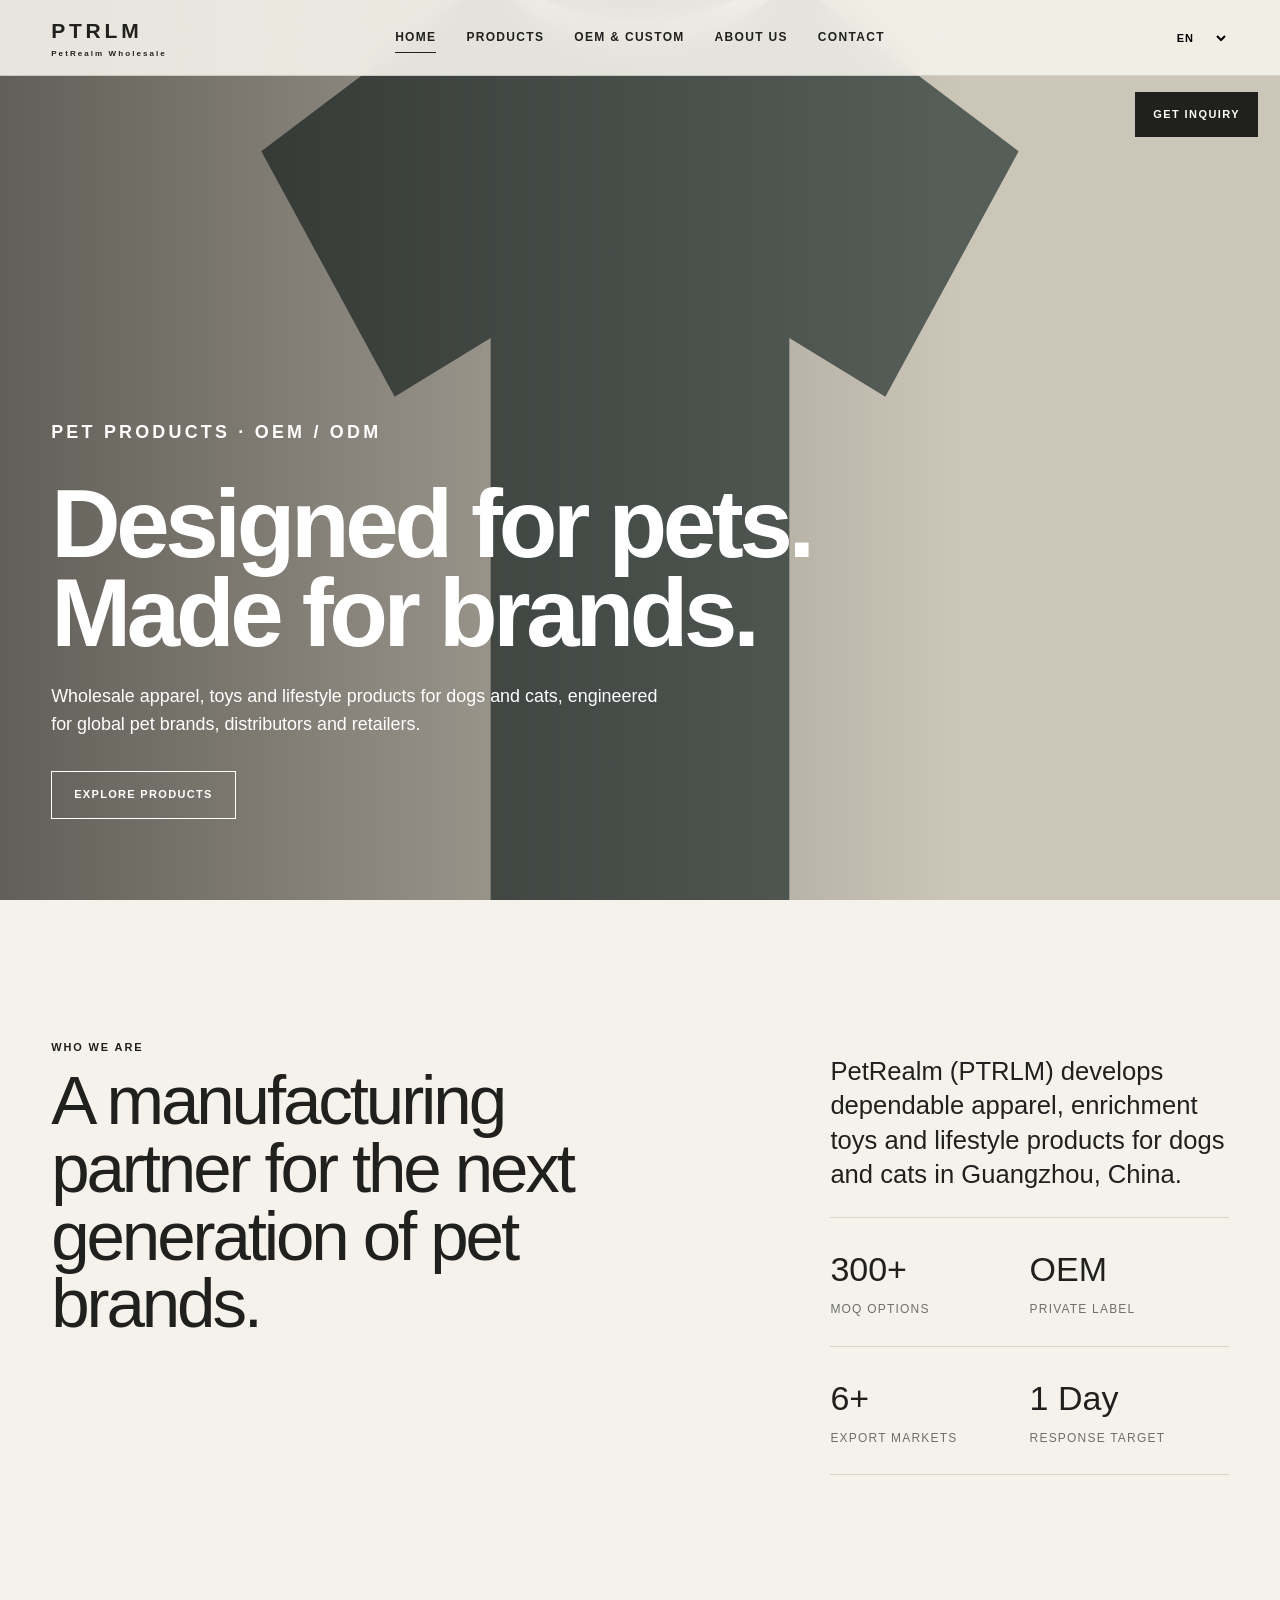
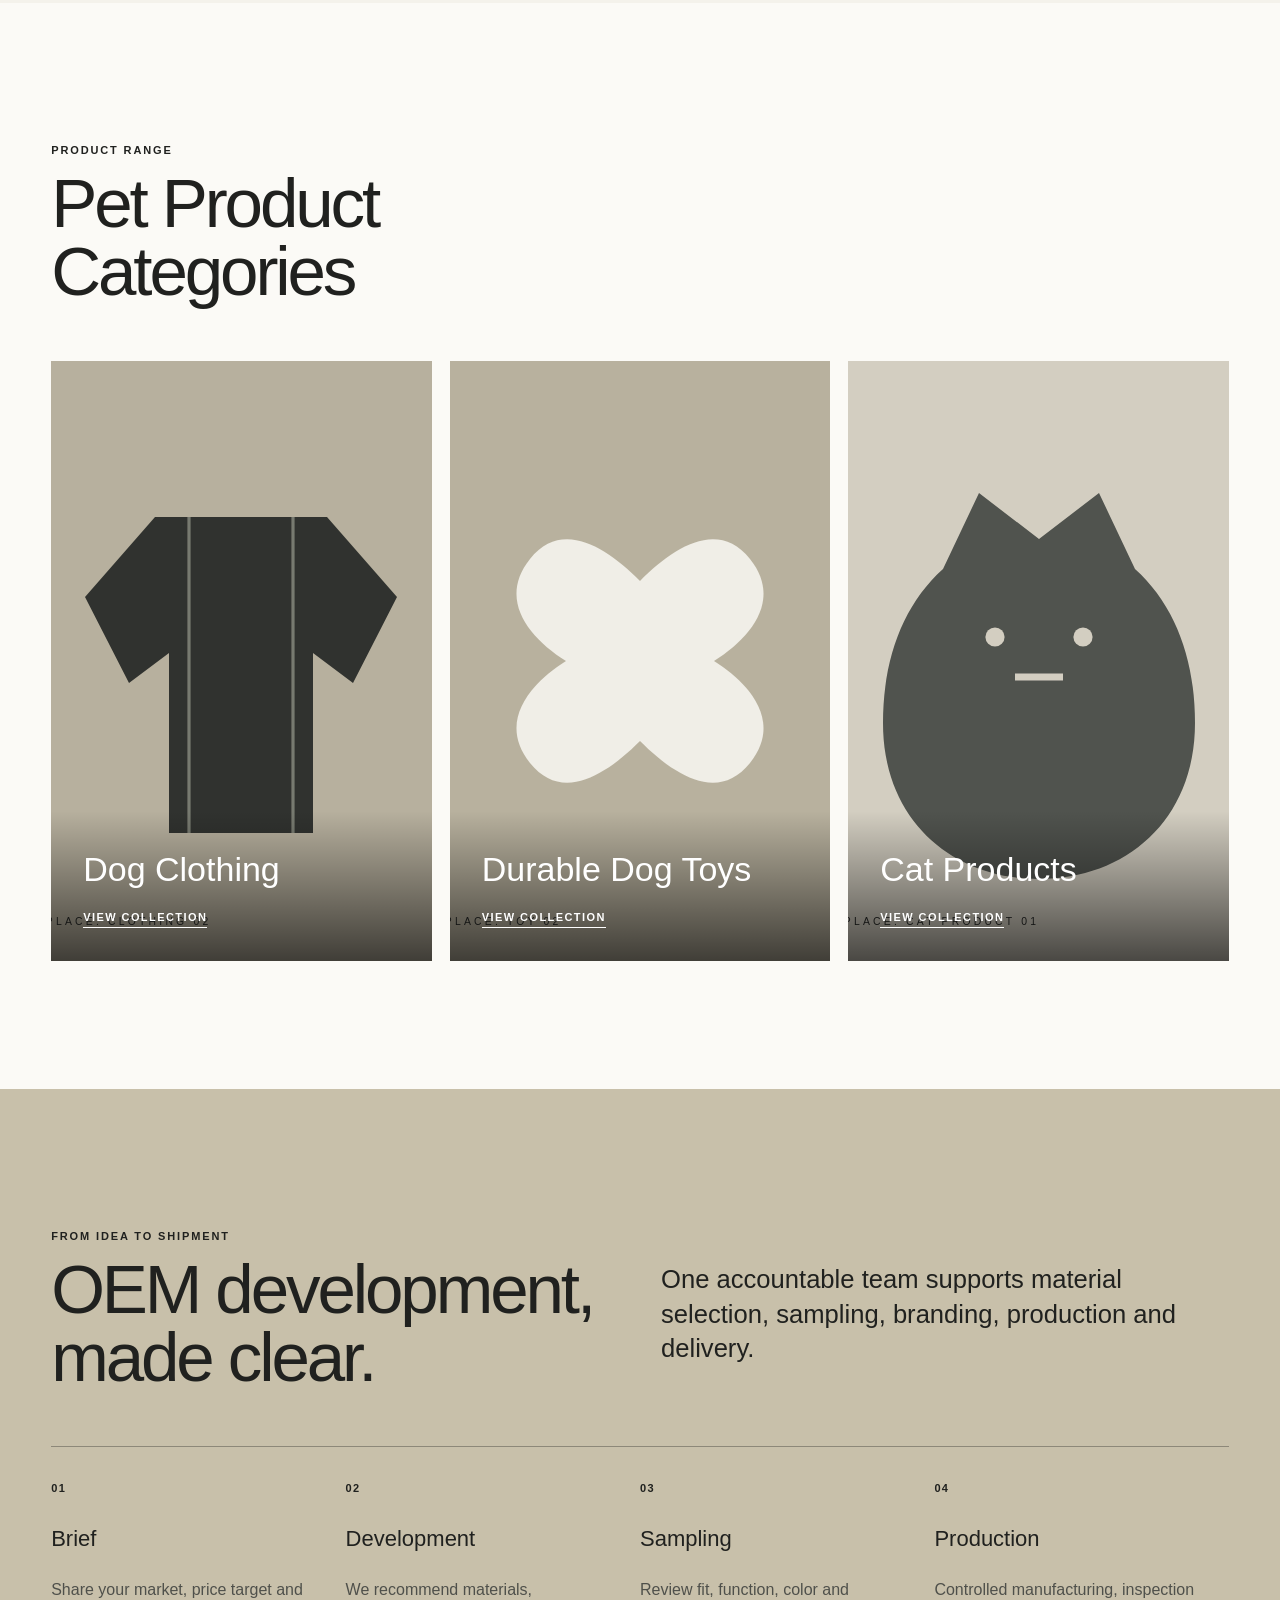
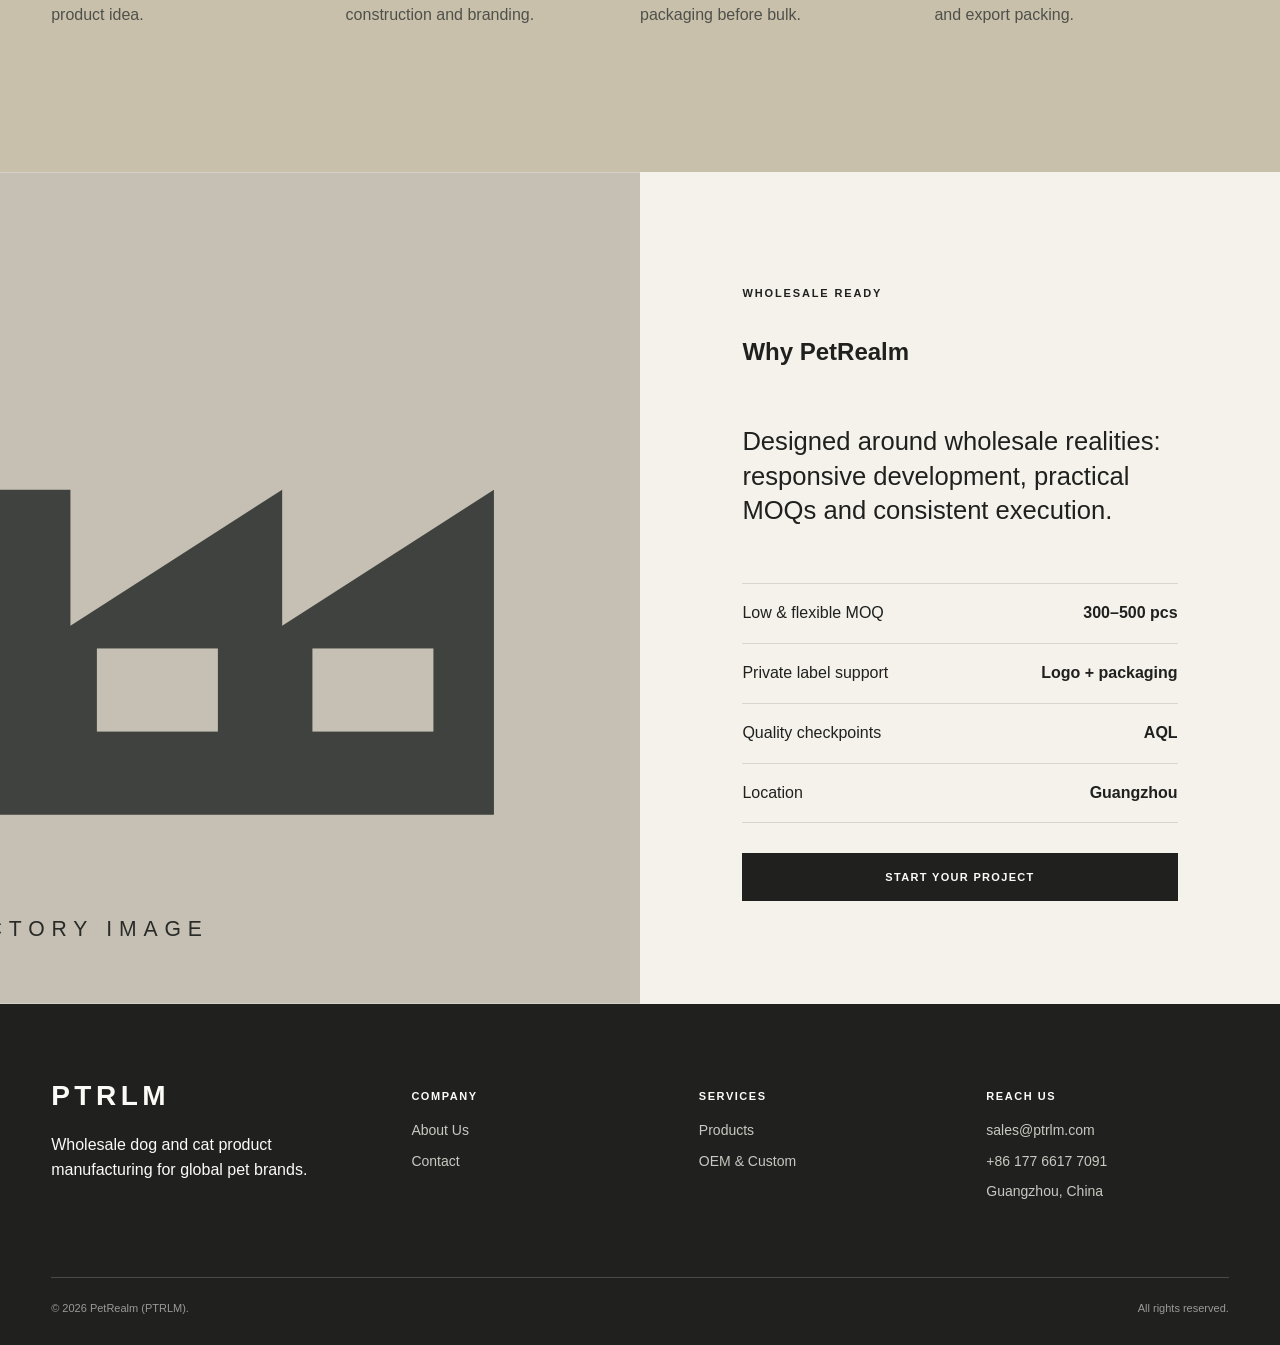
==== index.html @ 2987641f "Initial commit: PetRealm static website" ====
<!doctype html><html lang="en"><head><meta charset="utf-8"><meta name="viewport" content="width=device-width,initial-scale=1"><meta name="description" content="PetRealm wholesale dog and cat products OEM/ODM supplier in Guangzhou, China."><title>PetRealm | Pet Products OEM & ODM</title><link rel="stylesheet" href="css/style.css"></head><body>
<header class="site-header"><div class="container nav-wrap"><a class="brand" href="index.html">PTRLM<small>PetRealm Wholesale</small></a><nav class="nav-links"><a class="active" href="index.html" data-i18n="home">Home</a><a href="products.html" data-i18n="products">Products</a><a href="oem.html" data-i18n="oem">OEM & Custom</a><a href="about.html" data-i18n="about">About Us</a><a href="contact.html" data-i18n="contact">Contact</a></nav><div class="nav-actions"><select class="language" aria-label="Language"><option value="en">EN</option><option value="zh">中文</option><option value="es">ES</option><option value="fr">FR</option><option value="de">DE</option><option value="ja">日本語</option></select><button class="menu-toggle" aria-label="Menu">☰</button></div></div></header>
<a class="inquiry-fixed" href="contact.html" data-i18n="inquiry">Get Inquiry</a>
<main><section class="hero"><video class="hero-media" autoplay muted loop playsinline poster="images/clothing-01.svg"><source src="images/hero-dog-raincoat.mp4" type="video/mp4"></video><div class="hero-content container"><p class="eyebrow" data-i18n="heroK">PET PRODUCTS · OEM / ODM</p><h1 data-i18n="heroT">Designed for pets. Made for brands.</h1><p data-i18n="heroP">Wholesale apparel, toys and lifestyle products for dogs and cats, engineered for global pet brands, distributors and retailers.</p><a class="button light" href="products.html" data-i18n="explore">Explore Products</a></div></section>
<section class="section"><div class="container intro-grid reveal"><div><p class="kicker" data-i18n="introK">WHO WE ARE</p><h2 data-i18n="introT">A manufacturing partner for the next generation of pet brands.</h2></div><div><p class="lead" data-i18n="introP">PetRealm develops dependable dog apparel and enrichment products in Guangzhou, China.</p><div class="stats"><div class="stat"><strong>300+</strong><span data-i18n="statMoq">MOQ options</span></div><div class="stat"><strong>OEM</strong><span data-i18n="statPrivate">Private label</span></div><div class="stat"><strong>6+</strong><span data-i18n="statMarkets">Export markets</span></div><div class="stat"><strong data-i18n="oneDay">1 Day</strong><span data-i18n="statResponse">Response target</span></div></div></div></div></section>
<section class="section white"><div class="container"><div class="section-head reveal"><div><p class="kicker" data-i18n="productRange">PRODUCT RANGE</p><h2 data-i18n="categories">Pet Product Categories</h2></div></div><div class="category-grid"><a class="category-card reveal" href="products.html#clothing"><img src="images/clothing-02.svg" alt="Dog clothing placeholder"><div class="category-copy"><h3 data-i18n="clothing">Dog Clothing</h3><span class="text-link" data-i18n="view">View Collection</span></div></a><a class="category-card reveal" href="products.html#toys"><img src="images/toy-02.svg" alt="Dog toy placeholder"><div class="category-copy"><h3 data-i18n="toys">Durable Dog Toys</h3><span class="text-link" data-i18n="view">View Collection</span></div></a><a class="category-card reveal" href="products.html#cats"><img src="images/cat-01.svg" alt="Cat product placeholder"><div class="category-copy"><h3 data-i18n="catProducts">Cat Products</h3><span class="text-link" data-i18n="view">View Collection</span></div></a></div></div></section>
<section class="section khaki"><div class="container"><div class="section-head reveal"><div><p class="kicker" data-i18n="customK">FROM IDEA TO SHIPMENT</p><h2 data-i18n="customT">OEM development, made clear.</h2></div><p class="lead" data-i18n="customP">One accountable team supports material selection, sampling, branding, production and delivery.</p></div><div class="steps reveal"><article class="step"><span class="step-num">01</span><h3 data-i18n="s1">Brief</h3><p data-i18n="s1p">Share your market, price target and product idea.</p></article><article class="step"><span class="step-num">02</span><h3 data-i18n="s2">Development</h3><p data-i18n="s2p">We recommend materials, construction and branding.</p></article><article class="step"><span class="step-num">03</span><h3 data-i18n="s3">Sampling</h3><p data-i18n="s3p">Review fit, function, color and packaging before bulk.</p></article><article class="step"><span class="step-num">04</span><h3 data-i18n="s4">Production</h3><p data-i18n="s4p">Controlled manufacturing, inspection and export packing.</p></article></div></div></section>
<section class="split white"><div class="split-media reveal"><img src="images/factory.svg" alt="Factory placeholder"></div><div class="split-copy reveal"><p class="kicker" data-i18n="wholesaleReady">WHOLESALE READY</p><h2 data-i18n="why">Why PetRealm</h2><p class="lead" data-i18n="whyP">Designed around wholesale realities.</p><ul class="feature-list"><li><span data-i18n="lowMoq">Low & flexible MOQ</span><b data-i18n="pcs300">300–500 pcs</b></li><li><span data-i18n="privateSupport">Private label support</span><b data-i18n="logoPack">Logo + Pack</b></li><li><span data-i18n="qualityChecks">Quality checkpoints</span><b>AQL</b></li><li><span data-i18n="locationLabel">Location</span><b data-i18n="guangzhou">Guangzhou</b></li></ul><a class="button dark" href="contact.html" data-i18n="cta">Start Your Project</a></div></section></main>
<footer class="site-footer"><div class="container"><div class="footer-grid"><div><div class="footer-brand">PTRLM</div><p data-i18n="footerP">Wholesale dog apparel and durable toy manufacturing for global pet brands.</p></div><div class="footer-col"><h4 data-i18n="company">Company</h4><a href="about.html" data-i18n="about">About Us</a><a href="contact.html" data-i18n="contact">Contact</a></div><div class="footer-col"><h4 data-i18n="services">Services</h4><a href="products.html" data-i18n="products">Products</a><a href="oem.html" data-i18n="oem">OEM & Custom</a></div><div class="footer-col"><h4 data-i18n="reach">Reach Us</h4><a href="mailto:sales@ptrlm.com">sales@ptrlm.com</a><a href="https://wa.me/8617766177091">+86 177 6617 7091</a><p data-i18n="guangzhouChina">Guangzhou, China</p></div></div><div class="copyright"><span>© 2026 PetRealm (PTRLM).</span><span data-i18n="rights">All rights reserved.</span></div></div></footer><script src="js/main.js"></script></body></html>
---- css/style.css ----
:root{--ink:#20211f;--paper:#f4f2eb;--white:#fbfaf6;--khaki:#c8c0aa;--line:#d8d5cc;--muted:#6e706b;--max:1440px;--pad:clamp(22px,4vw,72px)}
*{box-sizing:border-box}html{scroll-behavior:smooth}body{margin:0;background:var(--paper);color:var(--ink);font-family:Arial,"Helvetica Neue",sans-serif;font-size:16px;line-height:1.55}body.menu-open{overflow:hidden}a{color:inherit;text-decoration:none}img,video{display:block;width:100%}button,input,select,textarea{font:inherit}button{color:inherit}.container{width:min(100%,var(--max));margin:auto;padding-inline:var(--pad)}
.site-header{position:fixed;z-index:100;inset:0 0 auto;height:76px;display:flex;align-items:center;background:rgba(244,242,235,.91);border-bottom:1px solid rgba(32,33,31,.14);backdrop-filter:blur(14px)}.nav-wrap{width:100%;display:grid;grid-template-columns:1fr auto 1fr;align-items:center}.brand{font-size:21px;font-weight:800;letter-spacing:.18em}.brand small{display:block;font-size:8px;font-weight:600;letter-spacing:.26em}.nav-links{display:flex;gap:30px;font-size:12px;font-weight:700;letter-spacing:.11em;text-transform:uppercase}.nav-links a{position:relative;padding-block:8px}.nav-links a:after{content:"";position:absolute;left:0;right:100%;bottom:2px;height:1px;background:var(--ink);transition:.3s}.nav-links a:hover:after,.nav-links a.active:after{right:0}.nav-actions{justify-self:end;display:flex;align-items:center;gap:12px}.language{border:0;background:transparent;font-size:11px;font-weight:700;letter-spacing:.08em;text-transform:uppercase}.menu-toggle{display:none;border:0;background:transparent;padding:8px;font-size:20px}.inquiry-fixed{position:fixed;z-index:110;right:22px;top:92px;background:var(--ink);color:var(--white);padding:14px 18px;font-size:11px;font-weight:800;letter-spacing:.13em;text-transform:uppercase;transition:transform .25s,background .25s}.inquiry-fixed:hover{transform:translateY(-2px);background:#45463f}
.hero{position:relative;min-height:100svh;background:#242723;overflow:hidden}.hero-media{position:absolute;inset:0;width:100%;height:100%;object-fit:cover}.hero:after{content:"";position:absolute;inset:0;background:linear-gradient(90deg,rgba(0,0,0,.54),rgba(0,0,0,.04) 75%)}.hero-content{position:relative;z-index:2;min-height:100svh;display:flex;flex-direction:column;justify-content:flex-end;align-items:flex-start;padding:140px var(--pad) 9vh;color:#fff}.eyebrow{margin:0 0 18px;font-size:11px;font-weight:800;letter-spacing:.18em;text-transform:uppercase}.hero h1{max-width:900px;margin:0;font-size:clamp(48px,7.5vw,118px);line-height:.93;letter-spacing:-.045em;font-weight:600}.hero p{max-width:620px;margin:26px 0 32px;font-size:clamp(16px,1.4vw,21px)}.button{display:inline-flex;align-items:center;justify-content:center;min-height:48px;padding:13px 22px;border:1px solid var(--ink);background:transparent;font-size:11px;font-weight:800;letter-spacing:.12em;text-transform:uppercase;cursor:pointer;transition:.25s}.button:hover,.button.dark{background:var(--ink);color:var(--white)}.button.light{border-color:#fff;color:#fff}.button.light:hover{background:#fff;color:var(--ink)}
.section{padding:clamp(78px,10vw,150px) 0}.section.white{background:var(--white)}.section.khaki{background:var(--khaki)}.section-head{display:grid;grid-template-columns:1fr 1fr;gap:42px;align-items:end;margin-bottom:55px}.kicker{font-size:11px;font-weight:800;letter-spacing:.17em;text-transform:uppercase}.section h2,.page-hero h1{margin:0;font-size:clamp(40px,5.4vw,82px);font-weight:500;line-height:.98;letter-spacing:-.045em}.lead{max-width:680px;font-size:clamp(18px,2vw,28px);line-height:1.35}.intro-grid{display:grid;grid-template-columns:1.25fr .75fr;gap:9vw;align-items:start}.stats{display:grid;grid-template-columns:1fr 1fr;border-top:1px solid var(--line)}.stat{padding:25px 0;border-bottom:1px solid var(--line)}.stat strong{display:block;font-size:34px;font-weight:500}.stat span{color:var(--muted);font-size:12px;text-transform:uppercase;letter-spacing:.1em}
.category-grid{display:grid;grid-template-columns:repeat(3,1fr);gap:18px}.category-card{position:relative;min-height:600px;overflow:hidden;background:#ddd}.category-card img{height:100%;object-fit:cover;transition:transform 1s cubic-bezier(.2,.7,.2,1)}.category-card:hover img{transform:scale(1.025)}.category-copy{position:absolute;inset:auto 0 0;padding:32px;color:#fff;background:linear-gradient(transparent,rgba(0,0,0,.65))}.category-copy h3{margin:0 0 8px;font-size:34px;font-weight:500}.text-link{font-size:11px;font-weight:800;letter-spacing:.13em;text-transform:uppercase;border-bottom:1px solid;padding-bottom:4px}
.steps{display:grid;grid-template-columns:repeat(4,1fr);border-top:1px solid rgba(32,33,31,.35)}.step{padding:28px 25px 0 0}.step-num{font-size:11px;font-weight:800;letter-spacing:.12em}.step h3{font-size:22px;font-weight:500}.step p{color:#4f504b}.split{display:grid;grid-template-columns:1fr 1fr}.split-media{min-height:650px}.split-media img{height:100%;object-fit:cover}.split-copy{padding:clamp(50px,8vw,120px);display:flex;flex-direction:column;justify-content:center}.split-copy h2{margin-bottom:28px}.feature-list{list-style:none;padding:0;margin:30px 0;border-top:1px solid var(--line)}.feature-list li{padding:17px 0;border-bottom:1px solid var(--line);display:flex;justify-content:space-between;gap:20px}
.page-hero{padding:170px 0 85px}.page-hero p{max-width:700px;font-size:20px}.filters{display:flex;gap:9px;flex-wrap:wrap;margin-bottom:38px}.filter{border:1px solid var(--line);background:transparent;padding:11px 15px;font-size:11px;text-transform:uppercase;letter-spacing:.1em;cursor:pointer}.filter.active{background:var(--ink);color:white}.product-grid{display:grid;grid-template-columns:repeat(3,1fr);gap:42px 18px}.product-card{display:flex;flex-direction:column}.product-image{aspect-ratio:4/5;background:#e7e5de;overflow:hidden}.product-image img{height:100%;object-fit:cover;transition:transform .6s}.product-card:hover img{transform:scale(1.025)}.product-card h3{margin:19px 0 9px;font-size:20px;font-weight:600}.product-meta{display:grid;grid-template-columns:1fr 1fr;gap:7px;margin-bottom:18px;color:var(--muted);font-size:12px}.product-card .button{margin-top:auto;align-self:flex-start}.service-grid{display:grid;grid-template-columns:repeat(3,1fr);gap:1px;background:var(--line);border:1px solid var(--line)}.service-card{background:var(--white);padding:35px;min-height:270px}.service-card .icon{font-size:28px}.service-card h3{font-size:22px;font-weight:500}.swatches{display:flex;gap:10px;margin-top:24px}.swatch{width:40px;height:40px;border:1px solid rgba(0,0,0,.13)}
.contact-grid{display:grid;grid-template-columns:.7fr 1.3fr;gap:8vw}.contact-list{list-style:none;padding:0;margin:40px 0}.contact-list li{padding:18px 0;border-bottom:1px solid var(--line)}.contact-list small{display:block;color:var(--muted);text-transform:uppercase;letter-spacing:.1em}.form-grid{display:grid;grid-template-columns:1fr 1fr;gap:22px}.field.full{grid-column:1/-1}.field label{display:block;margin-bottom:8px;font-size:11px;font-weight:800;letter-spacing:.1em;text-transform:uppercase}.field input,.field select,.field textarea{width:100%;border:0;border-bottom:1px solid var(--ink);background:transparent;padding:12px 2px;outline:none}.field textarea{min-height:130px;resize:vertical}.field input:focus,.field select:focus,.field textarea:focus{border-bottom-width:2px}.upload{border:1px dashed var(--muted)!important;padding:22px!important}.note{font-size:12px;color:var(--muted)}
.site-footer{background:var(--ink);color:var(--white);padding:70px 0 28px}.footer-grid{display:grid;grid-template-columns:1.3fr repeat(3,1fr);gap:45px}.footer-brand{font-size:28px;font-weight:800;letter-spacing:.16em}.footer-col h4{font-size:11px;letter-spacing:.14em;text-transform:uppercase}.footer-col a,.footer-col p{display:block;color:#c8c8c2;margin:9px 0;font-size:14px}.copyright{display:flex;justify-content:space-between;margin-top:65px;padding-top:22px;border-top:1px solid #4a4b47;color:#999;font-size:11px}.reveal{opacity:0;transform:translateY(24px);transition:opacity .8s,transform .8s}.reveal.visible{opacity:1;transform:none}
html[lang="zh"] body,html[lang="ja"] body{font-family:"Microsoft YaHei","PingFang SC","Noto Sans CJK SC","Yu Gothic",Arial,sans-serif}html[lang="zh"] .hero h1,html[lang="ja"] .hero h1{font-size:clamp(42px,6.2vw,92px);line-height:1.16;letter-spacing:.045em;max-width:980px}html[lang="zh"] h2,html[lang="zh"] h3,html[lang="zh"] p,html[lang="ja"] h2,html[lang="ja"] h3,html[lang="ja"] p{line-height:1.55}html[lang="zh"] .kicker,html[lang="zh"] .eyebrow,html[lang="zh"] .button,html[lang="zh"] .stat span,html[lang="ja"] .kicker,html[lang="ja"] .eyebrow,html[lang="ja"] .button,html[lang="ja"] .stat span{letter-spacing:.12em}html[lang="zh"] .nav-links,html[lang="ja"] .nav-links{letter-spacing:.05em}
@media(max-width:960px){.nav-wrap{grid-template-columns:1fr auto}.nav-links{position:fixed;inset:76px 0 0;background:var(--paper);padding:45px var(--pad);display:flex;flex-direction:column;align-items:flex-start;transform:translateX(100%);transition:.35s;font-size:18px}.menu-open .nav-links{transform:none}.menu-toggle{display:block}.language{max-width:92px}.section-head,.intro-grid,.contact-grid{grid-template-columns:1fr}.product-grid{grid-template-columns:1fr 1fr}.steps{grid-template-columns:1fr 1fr;gap:35px}.service-grid{grid-template-columns:1fr 1fr}.split{grid-template-columns:1fr}.split-media{min-height:500px}.footer-grid{grid-template-columns:1fr 1fr}}
@media(max-width:960px){.category-grid{grid-template-columns:1fr 1fr}}
@media(max-width:620px){.site-header{height:66px}.nav-links{inset:66px 0 0}.brand{font-size:17px}.brand small{display:none}.inquiry-fixed{right:12px;top:auto;bottom:14px}.hero-content{padding-bottom:110px}.category-grid,.product-grid,.service-grid,.form-grid,.footer-grid{grid-template-columns:1fr}.category-card{min-height:500px}.steps{grid-template-columns:1fr}.field.full{grid-column:auto}.page-hero{padding-top:135px}.copyright{display:block}.copyright span{display:block;margin-top:8px}}
@media(prefers-reduced-motion:reduce){html{scroll-behavior:auto}*,*:before,*:after{transition:none!important;animation:none!important}.reveal{opacity:1;transform:none}}
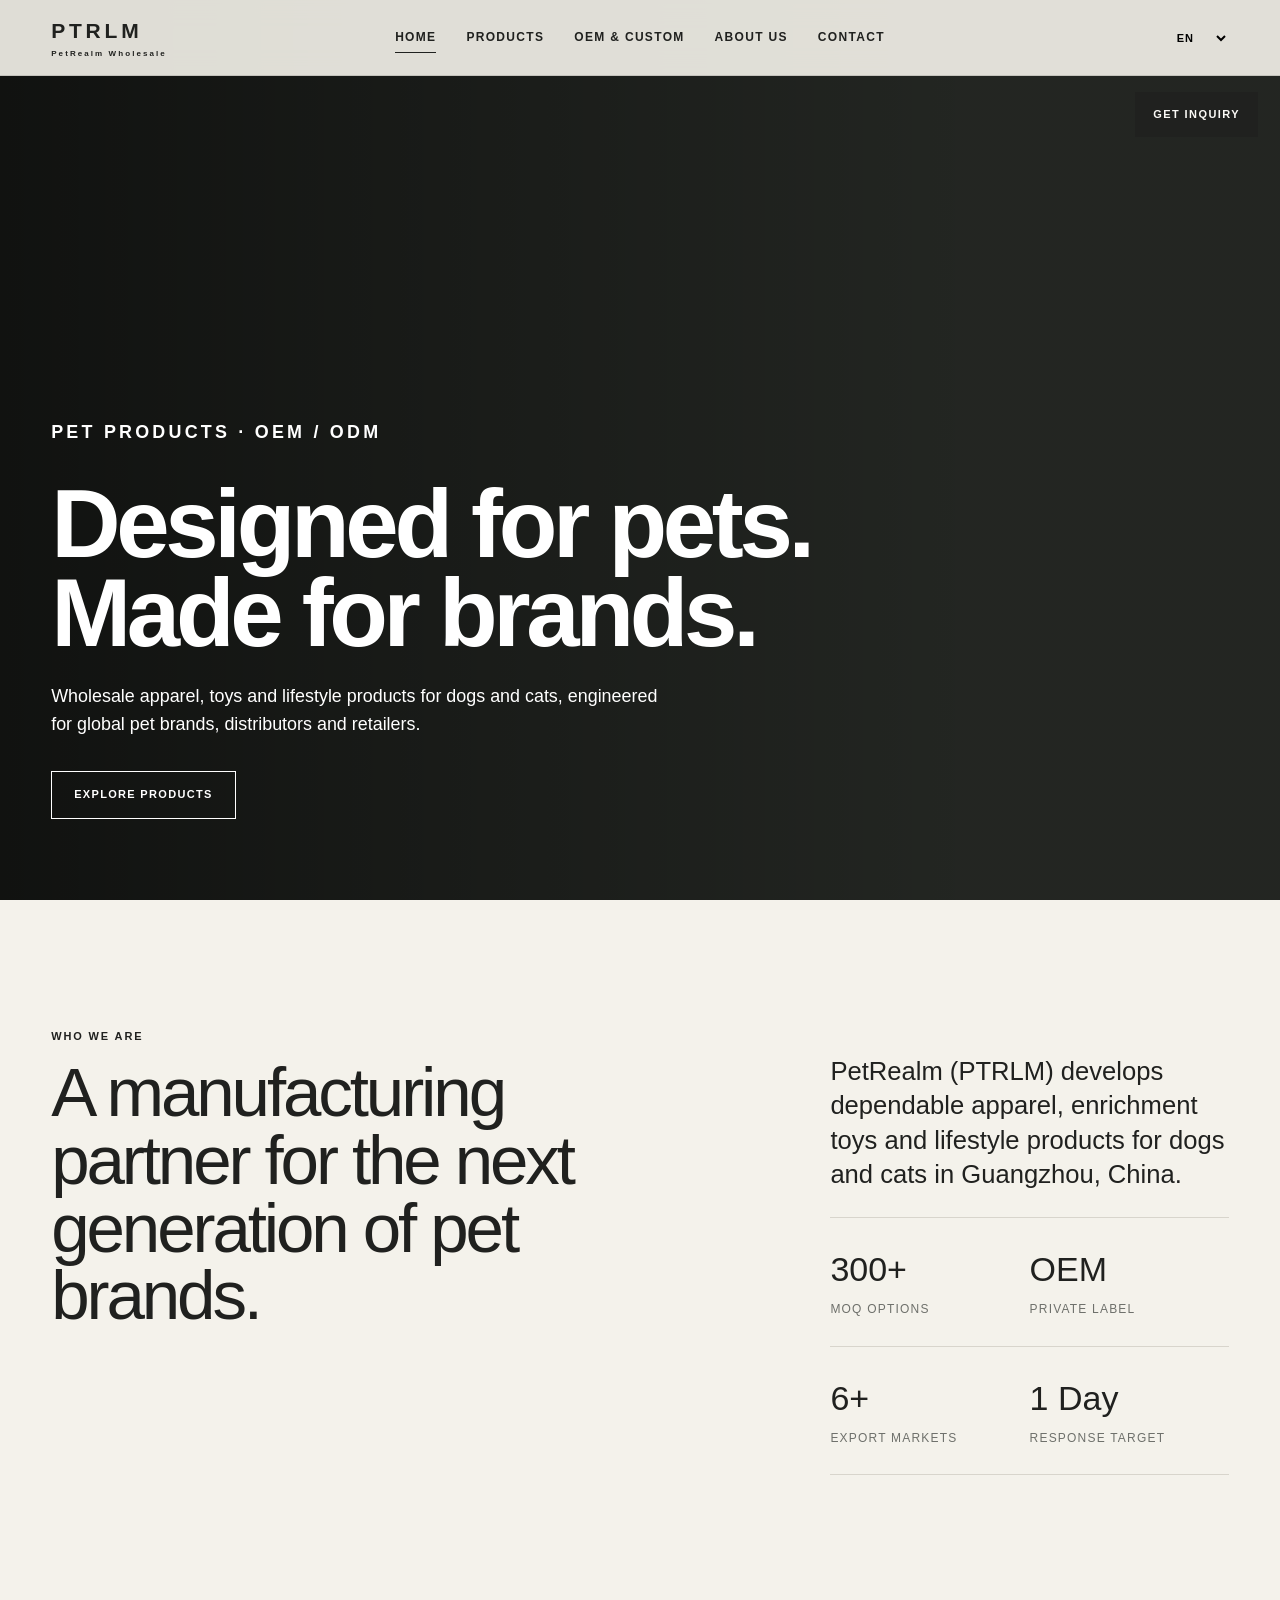
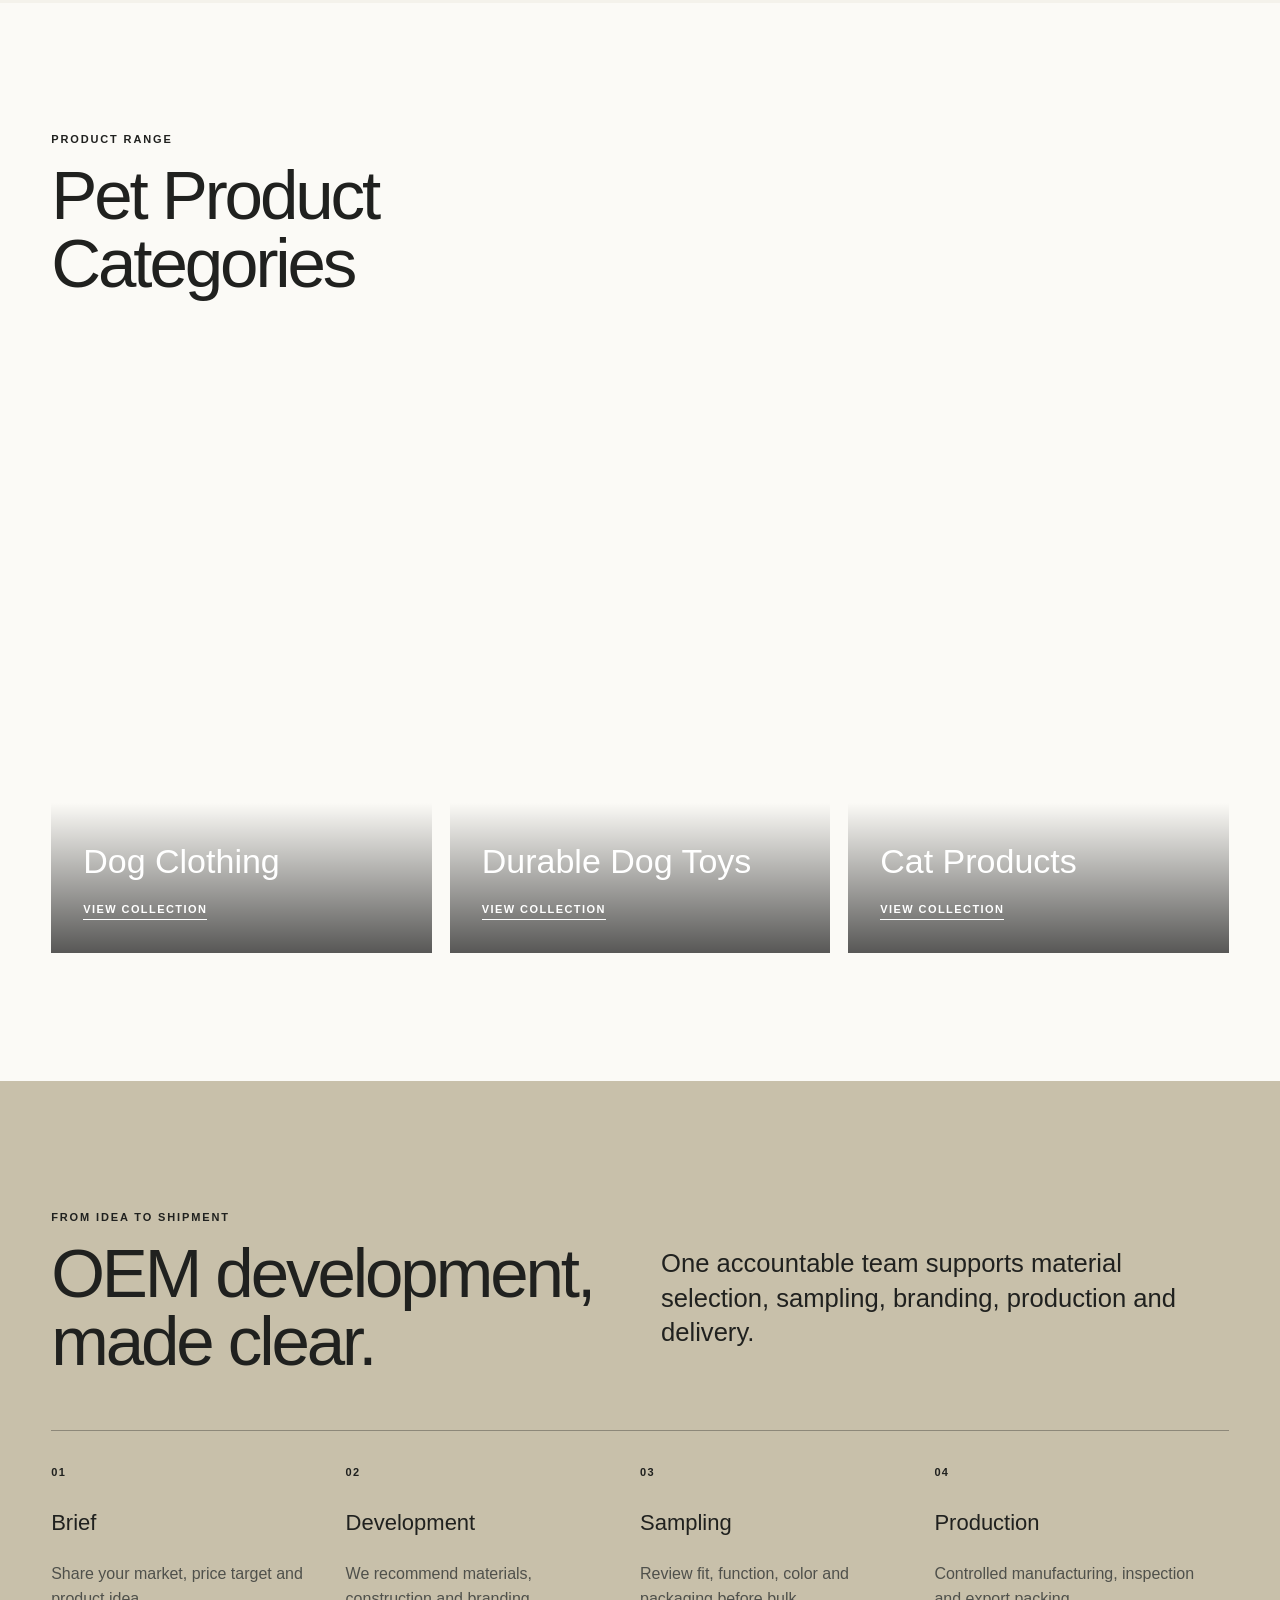
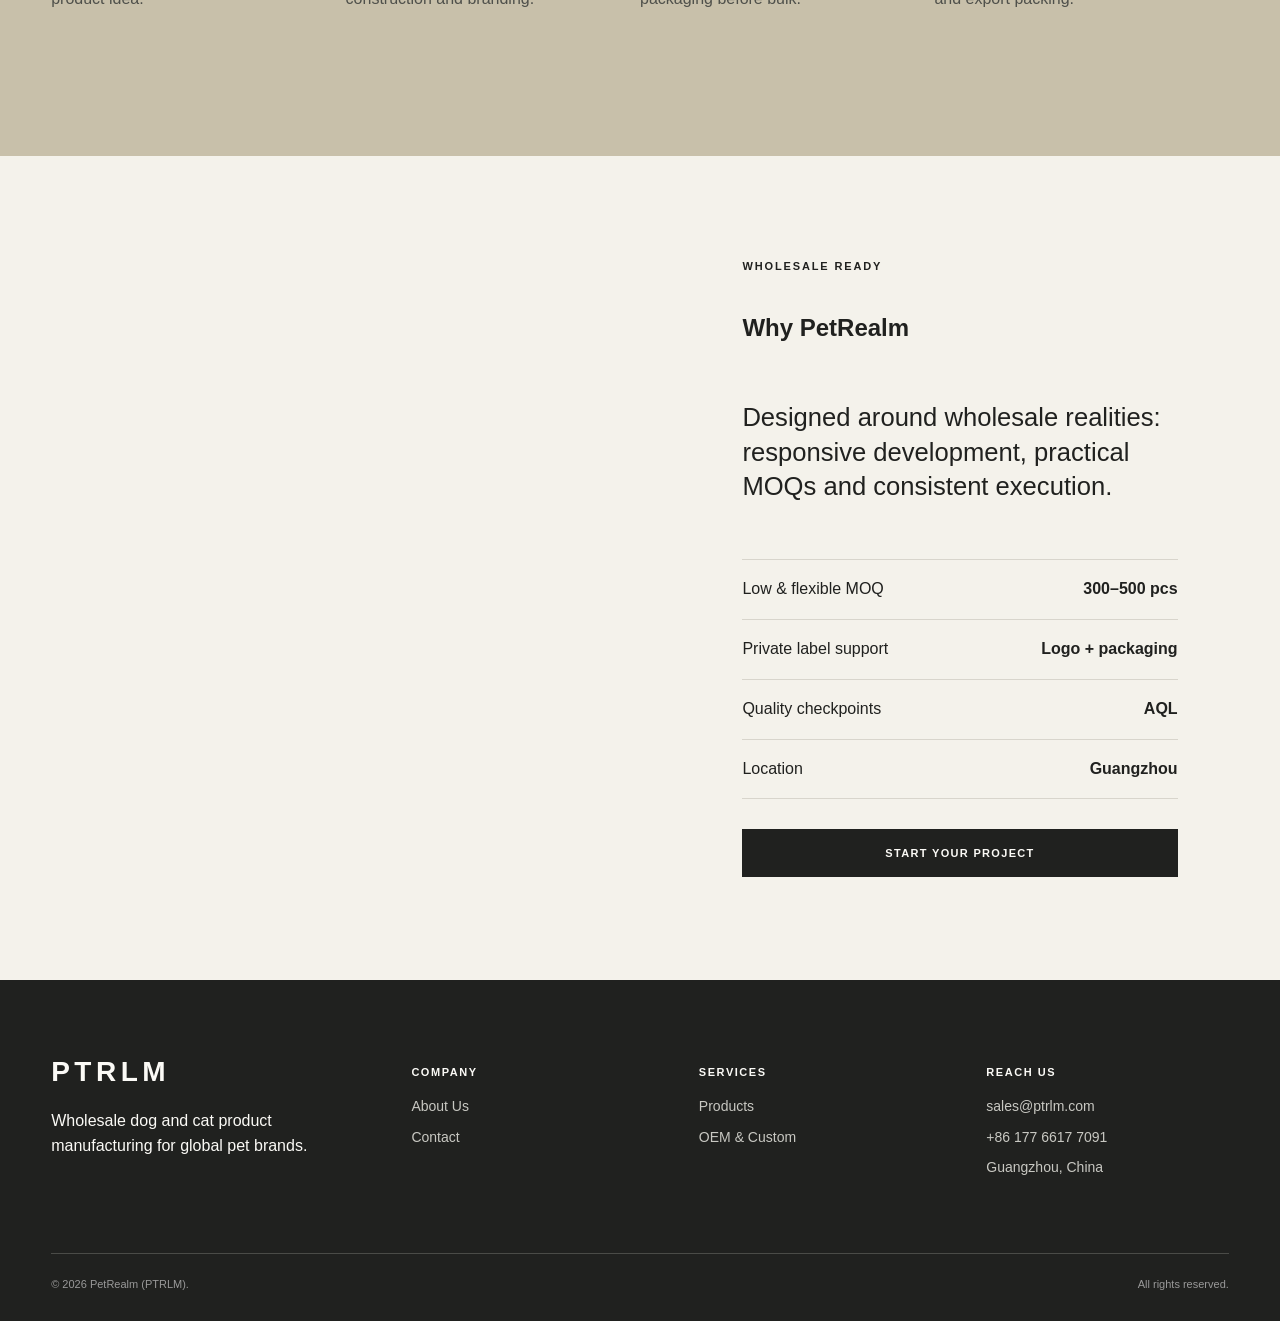
==== commit 842d8c1c: "Optimize first paint: inline critical CSS, async style.css, defer JS, lazy-load hero video with post" ====
--- a/index.html
+++ b/index.html
@@ -1,9 +1,9 @@
-<!doctype html><html lang="en"><head><meta charset="utf-8"><meta name="viewport" content="width=device-width,initial-scale=1"><meta name="description" content="PetRealm wholesale dog and cat products OEM/ODM supplier in Guangzhou, China."><title>PetRealm | Pet Products OEM & ODM</title><link rel="stylesheet" href="css/style.css"></head><body>
+<!doctype html><html lang="en"><head><meta charset="utf-8"><meta name="viewport" content="width=device-width,initial-scale=1"><meta name="description" content="PetRealm wholesale dog and cat products OEM/ODM supplier in Guangzhou, China."><title>PetRealm | Pet Products OEM & ODM</title><style>:root{--ink:#20211f;--paper:#f4f2eb;--white:#fbfaf6;--khaki:#c8c0aa;--line:#d8d5cc;--muted:#6e706b;--max:1440px;--pad:clamp(22px,4vw,72px)}*{box-sizing:border-box}html{scroll-behavior:smooth}body{margin:0;background:var(--paper);color:var(--ink);font-family:Arial,"Helvetica Neue",sans-serif;font-size:16px;line-height:1.55}body.menu-open{overflow:hidden}a{color:inherit;text-decoration:none}img,video{display:block;width:100%}.media-loading{opacity:0!important}.media-loaded{opacity:1;transition:opacity .45s ease}.media-error{display:none!important}button,input,select,textarea{font:inherit}button{color:inherit}.container{width:min(100%,var(--max));margin:auto;padding-inline:var(--pad)}.site-header{position:fixed;z-index:100;inset:0 0 auto;height:76px;display:flex;align-items:center;background:rgba(244,242,235,.91);border-bottom:1px solid rgba(32,33,31,.14);backdrop-filter:blur(14px)}.nav-wrap{width:100%;display:grid;grid-template-columns:1fr auto 1fr;align-items:center}.brand{font-size:21px;font-weight:800;letter-spacing:.18em}.brand small{display:block;font-size:8px;font-weight:600;letter-spacing:.26em}.nav-links{display:flex;gap:30px;font-size:12px;font-weight:700;letter-spacing:.11em;text-transform:uppercase}.nav-links a{position:relative;padding-block:8px}.nav-links a:after{content:"";position:absolute;left:0;right:100%;bottom:2px;height:1px;background:var(--ink);transition:.3s}.nav-links a:hover:after,.nav-links a.active:after{right:0}.nav-actions{justify-self:end;display:flex;align-items:center;gap:12px}.language{border:0;background:transparent;font-size:11px;font-weight:700;letter-spacing:.08em;text-transform:uppercase}.menu-toggle{display:none;border:0;background:transparent;padding:8px;font-size:20px}.inquiry-fixed{position:fixed;z-index:110;right:22px;top:92px;background:var(--ink);color:var(--white);padding:14px 18px;font-size:11px;font-weight:800;letter-spacing:.13em;text-transform:uppercase;transition:transform .25s,background .25s}.inquiry-fixed:hover{transform:translateY(-2px);background:#45463f}.hero{position:relative;min-height:100svh;background:#242723;overflow:hidden}.hero-media{position:absolute;inset:0;width:100%;height:100%;object-fit:cover}.hero:after{content:"";position:absolute;inset:0;background:linear-gradient(90deg,rgba(0,0,0,.54),rgba(0,0,0,.04) 75%)}.hero-content{position:relative;z-index:2;min-height:100svh;display:flex;flex-direction:column;justify-content:flex-end;align-items:flex-start;padding:140px var(--pad) 9vh;color:#fff}.eyebrow{margin:0 0 18px;font-size:11px;font-weight:800;letter-spacing:.18em;text-transform:uppercase}.hero h1{max-width:900px;margin:0;font-size:clamp(48px,7.5vw,118px);line-height:.93;letter-spacing:-.045em;font-weight:600}.hero p{max-width:620px;margin:26px 0 32px;font-size:clamp(16px,1.4vw,21px)}.button{display:inline-flex;align-items:center;justify-content:center;min-height:48px;padding:13px 22px;border:1px solid var(--ink);background:transparent;font-size:11px;font-weight:800;letter-spacing:.12em;text-transform:uppercase;cursor:pointer;transition:.25s}.button:hover,.button.dark{background:var(--ink);color:var(--white)}.button.light{border-color:#fff;color:#fff}.button.light:hover{background:#fff;color:var(--ink)}.page-hero{padding:170px 0 85px}.page-hero p{max-width:700px;font-size:20px}.kicker{margin:0 0 14px;font-size:11px;font-weight:800;letter-spacing:.17em;text-transform:uppercase}.section h2,.page-hero h1{margin:0;font-size:clamp(40px,5.4vw,82px);font-weight:500;line-height:.98;letter-spacing:-.045em}main .reveal{opacity:1;transform:none}@media(max-width:960px){.nav-wrap{grid-template-columns:1fr auto}.nav-links{position:fixed;inset:76px 0 0;background:var(--paper);padding:45px var(--pad);display:flex;flex-direction:column;align-items:flex-start;transform:translateX(100%);transition:.35s;font-size:18px}.menu-open .nav-links{transform:none}.menu-toggle{display:block}.language{max-width:92px}}@media(max-width:620px){.site-header{height:66px}.nav-links{inset:66px 0 0}.brand{font-size:17px}.brand small{display:none}.inquiry-fixed{right:12px;top:auto;bottom:14px}.hero-content{padding-bottom:110px}}</style><link rel="preload" href="css/style.css" as="style" onload="this.onload=null;this.rel='stylesheet'"><noscript><link rel="stylesheet" href="css/style.css"></noscript></head><body>
 <header class="site-header"><div class="container nav-wrap"><a class="brand" href="index.html">PTRLM<small>PetRealm Wholesale</small></a><nav class="nav-links"><a class="active" href="index.html" data-i18n="home">Home</a><a href="products.html" data-i18n="products">Products</a><a href="oem.html" data-i18n="oem">OEM & Custom</a><a href="about.html" data-i18n="about">About Us</a><a href="contact.html" data-i18n="contact">Contact</a></nav><div class="nav-actions"><select class="language" aria-label="Language"><option value="en">EN</option><option value="zh">中文</option><option value="es">ES</option><option value="fr">FR</option><option value="de">DE</option><option value="ja">日本語</option></select><button class="menu-toggle" aria-label="Menu">☰</button></div></div></header>
 <a class="inquiry-fixed" href="contact.html" data-i18n="inquiry">Get Inquiry</a>
-<main><section class="hero"><video class="hero-media" autoplay muted loop playsinline poster="images/clothing-01.svg"><source src="images/hero-dog-raincoat.mp4" type="video/mp4"></video><div class="hero-content container"><p class="eyebrow" data-i18n="heroK">PET PRODUCTS · OEM / ODM</p><h1 data-i18n="heroT">Designed for pets. Made for brands.</h1><p data-i18n="heroP">Wholesale apparel, toys and lifestyle products for dogs and cats, engineered for global pet brands, distributors and retailers.</p><a class="button light" href="products.html" data-i18n="explore">Explore Products</a></div></section>
+<main><section class="hero"><video class="hero-media" muted loop playsinline preload="none" poster="images/hero-poster.jpg" data-src="images/hero-dog-raincoat.mp4"></video><div class="hero-content container"><p class="eyebrow" data-i18n="heroK">PET PRODUCTS · OEM / ODM</p><h1 data-i18n="heroT">Designed for pets. Made for brands.</h1><p data-i18n="heroP">Wholesale apparel, toys and lifestyle products for dogs and cats, engineered for global pet brands, distributors and retailers.</p><a class="button light" href="products.html" data-i18n="explore">Explore Products</a></div></section>
 <section class="section"><div class="container intro-grid reveal"><div><p class="kicker" data-i18n="introK">WHO WE ARE</p><h2 data-i18n="introT">A manufacturing partner for the next generation of pet brands.</h2></div><div><p class="lead" data-i18n="introP">PetRealm develops dependable dog apparel and enrichment products in Guangzhou, China.</p><div class="stats"><div class="stat"><strong>300+</strong><span data-i18n="statMoq">MOQ options</span></div><div class="stat"><strong>OEM</strong><span data-i18n="statPrivate">Private label</span></div><div class="stat"><strong>6+</strong><span data-i18n="statMarkets">Export markets</span></div><div class="stat"><strong data-i18n="oneDay">1 Day</strong><span data-i18n="statResponse">Response target</span></div></div></div></div></section>
 <section class="section white"><div class="container"><div class="section-head reveal"><div><p class="kicker" data-i18n="productRange">PRODUCT RANGE</p><h2 data-i18n="categories">Pet Product Categories</h2></div></div><div class="category-grid"><a class="category-card reveal" href="products.html#clothing"><img src="images/clothing-02.svg" alt="Dog clothing placeholder"><div class="category-copy"><h3 data-i18n="clothing">Dog Clothing</h3><span class="text-link" data-i18n="view">View Collection</span></div></a><a class="category-card reveal" href="products.html#toys"><img src="images/toy-02.svg" alt="Dog toy placeholder"><div class="category-copy"><h3 data-i18n="toys">Durable Dog Toys</h3><span class="text-link" data-i18n="view">View Collection</span></div></a><a class="category-card reveal" href="products.html#cats"><img src="images/cat-01.svg" alt="Cat product placeholder"><div class="category-copy"><h3 data-i18n="catProducts">Cat Products</h3><span class="text-link" data-i18n="view">View Collection</span></div></a></div></div></section>
 <section class="section khaki"><div class="container"><div class="section-head reveal"><div><p class="kicker" data-i18n="customK">FROM IDEA TO SHIPMENT</p><h2 data-i18n="customT">OEM development, made clear.</h2></div><p class="lead" data-i18n="customP">One accountable team supports material selection, sampling, branding, production and delivery.</p></div><div class="steps reveal"><article class="step"><span class="step-num">01</span><h3 data-i18n="s1">Brief</h3><p data-i18n="s1p">Share your market, price target and product idea.</p></article><article class="step"><span class="step-num">02</span><h3 data-i18n="s2">Development</h3><p data-i18n="s2p">We recommend materials, construction and branding.</p></article><article class="step"><span class="step-num">03</span><h3 data-i18n="s3">Sampling</h3><p data-i18n="s3p">Review fit, function, color and packaging before bulk.</p></article><article class="step"><span class="step-num">04</span><h3 data-i18n="s4">Production</h3><p data-i18n="s4p">Controlled manufacturing, inspection and export packing.</p></article></div></div></section>
 <section class="split white"><div class="split-media reveal"><img src="images/factory.svg" alt="Factory placeholder"></div><div class="split-copy reveal"><p class="kicker" data-i18n="wholesaleReady">WHOLESALE READY</p><h2 data-i18n="why">Why PetRealm</h2><p class="lead" data-i18n="whyP">Designed around wholesale realities.</p><ul class="feature-list"><li><span data-i18n="lowMoq">Low & flexible MOQ</span><b data-i18n="pcs300">300–500 pcs</b></li><li><span data-i18n="privateSupport">Private label support</span><b data-i18n="logoPack">Logo + Pack</b></li><li><span data-i18n="qualityChecks">Quality checkpoints</span><b>AQL</b></li><li><span data-i18n="locationLabel">Location</span><b data-i18n="guangzhou">Guangzhou</b></li></ul><a class="button dark" href="contact.html" data-i18n="cta">Start Your Project</a></div></section></main>
-<footer class="site-footer"><div class="container"><div class="footer-grid"><div><div class="footer-brand">PTRLM</div><p data-i18n="footerP">Wholesale dog apparel and durable toy manufacturing for global pet brands.</p></div><div class="footer-col"><h4 data-i18n="company">Company</h4><a href="about.html" data-i18n="about">About Us</a><a href="contact.html" data-i18n="contact">Contact</a></div><div class="footer-col"><h4 data-i18n="services">Services</h4><a href="products.html" data-i18n="products">Products</a><a href="oem.html" data-i18n="oem">OEM & Custom</a></div><div class="footer-col"><h4 data-i18n="reach">Reach Us</h4><a href="mailto:sales@ptrlm.com">sales@ptrlm.com</a><a href="https://wa.me/8617766177091">+86 177 6617 7091</a><p data-i18n="guangzhouChina">Guangzhou, China</p></div></div><div class="copyright"><span>© 2026 PetRealm (PTRLM).</span><span data-i18n="rights">All rights reserved.</span></div></div></footer><script src="js/main.js"></script></body></html>
+<footer class="site-footer"><div class="container"><div class="footer-grid"><div><div class="footer-brand">PTRLM</div><p data-i18n="footerP">Wholesale dog apparel and durable toy manufacturing for global pet brands.</p></div><div class="footer-col"><h4 data-i18n="company">Company</h4><a href="about.html" data-i18n="about">About Us</a><a href="contact.html" data-i18n="contact">Contact</a></div><div class="footer-col"><h4 data-i18n="services">Services</h4><a href="products.html" data-i18n="products">Products</a><a href="oem.html" data-i18n="oem">OEM & Custom</a></div><div class="footer-col"><h4 data-i18n="reach">Reach Us</h4><a href="mailto:sales@ptrlm.com">sales@ptrlm.com</a><a href="https://wa.me/8617766177091">+86 177 6617 7091</a><p data-i18n="guangzhouChina">Guangzhou, China</p></div></div><div class="copyright"><span>© 2026 PetRealm (PTRLM).</span><span data-i18n="rights">All rights reserved.</span></div></div></footer><script>(function(){var v=document.querySelector('video[data-src]');if(!v)return;function load(){if(v.dataset.src&&!v.querySelector('source')){var s=document.createElement('source');s.src=v.dataset.src;s.type='video/mp4';v.appendChild(s);v.load();v.play().catch(function(){});}}if('IntersectionObserver' in window){new IntersectionObserver(function(entries,obs){entries.forEach(function(e){if(e.isIntersecting){load();obs.unobserve(v);}});},{rootMargin:'0px 0px 200px 0px',threshold:0}).observe(v);}else{load();}})();</script><script src="js/main.js" defer></script></body></html>
--- a/css/style.css
+++ b/css/style.css
@@ -1,5 +1,5 @@
 :root{--ink:#20211f;--paper:#f4f2eb;--white:#fbfaf6;--khaki:#c8c0aa;--line:#d8d5cc;--muted:#6e706b;--max:1440px;--pad:clamp(22px,4vw,72px)}
-*{box-sizing:border-box}html{scroll-behavior:smooth}body{margin:0;background:var(--paper);color:var(--ink);font-family:Arial,"Helvetica Neue",sans-serif;font-size:16px;line-height:1.55}body.menu-open{overflow:hidden}a{color:inherit;text-decoration:none}img,video{display:block;width:100%}button,input,select,textarea{font:inherit}button{color:inherit}.container{width:min(100%,var(--max));margin:auto;padding-inline:var(--pad)}
+*{box-sizing:border-box}html{scroll-behavior:smooth}body{margin:0;background:var(--paper);color:var(--ink);font-family:Arial,"Helvetica Neue",sans-serif;font-size:16px;line-height:1.55}body.menu-open{overflow:hidden}a{color:inherit;text-decoration:none}img,video{display:block;width:100%}.media-loading{opacity:0!important}.media-loaded{opacity:1;transition:opacity .45s ease}.media-error{display:none!important}button,input,select,textarea{font:inherit}button{color:inherit}.container{width:min(100%,var(--max));margin:auto;padding-inline:var(--pad)}
 .site-header{position:fixed;z-index:100;inset:0 0 auto;height:76px;display:flex;align-items:center;background:rgba(244,242,235,.91);border-bottom:1px solid rgba(32,33,31,.14);backdrop-filter:blur(14px)}.nav-wrap{width:100%;display:grid;grid-template-columns:1fr auto 1fr;align-items:center}.brand{font-size:21px;font-weight:800;letter-spacing:.18em}.brand small{display:block;font-size:8px;font-weight:600;letter-spacing:.26em}.nav-links{display:flex;gap:30px;font-size:12px;font-weight:700;letter-spacing:.11em;text-transform:uppercase}.nav-links a{position:relative;padding-block:8px}.nav-links a:after{content:"";position:absolute;left:0;right:100%;bottom:2px;height:1px;background:var(--ink);transition:.3s}.nav-links a:hover:after,.nav-links a.active:after{right:0}.nav-actions{justify-self:end;display:flex;align-items:center;gap:12px}.language{border:0;background:transparent;font-size:11px;font-weight:700;letter-spacing:.08em;text-transform:uppercase}.menu-toggle{display:none;border:0;background:transparent;padding:8px;font-size:20px}.inquiry-fixed{position:fixed;z-index:110;right:22px;top:92px;background:var(--ink);color:var(--white);padding:14px 18px;font-size:11px;font-weight:800;letter-spacing:.13em;text-transform:uppercase;transition:transform .25s,background .25s}.inquiry-fixed:hover{transform:translateY(-2px);background:#45463f}
 .hero{position:relative;min-height:100svh;background:#242723;overflow:hidden}.hero-media{position:absolute;inset:0;width:100%;height:100%;object-fit:cover}.hero:after{content:"";position:absolute;inset:0;background:linear-gradient(90deg,rgba(0,0,0,.54),rgba(0,0,0,.04) 75%)}.hero-content{position:relative;z-index:2;min-height:100svh;display:flex;flex-direction:column;justify-content:flex-end;align-items:flex-start;padding:140px var(--pad) 9vh;color:#fff}.eyebrow{margin:0 0 18px;font-size:11px;font-weight:800;letter-spacing:.18em;text-transform:uppercase}.hero h1{max-width:900px;margin:0;font-size:clamp(48px,7.5vw,118px);line-height:.93;letter-spacing:-.045em;font-weight:600}.hero p{max-width:620px;margin:26px 0 32px;font-size:clamp(16px,1.4vw,21px)}.button{display:inline-flex;align-items:center;justify-content:center;min-height:48px;padding:13px 22px;border:1px solid var(--ink);background:transparent;font-size:11px;font-weight:800;letter-spacing:.12em;text-transform:uppercase;cursor:pointer;transition:.25s}.button:hover,.button.dark{background:var(--ink);color:var(--white)}.button.light{border-color:#fff;color:#fff}.button.light:hover{background:#fff;color:var(--ink)}
 .section{padding:clamp(78px,10vw,150px) 0}.section.white{background:var(--white)}.section.khaki{background:var(--khaki)}.section-head{display:grid;grid-template-columns:1fr 1fr;gap:42px;align-items:end;margin-bottom:55px}.kicker{font-size:11px;font-weight:800;letter-spacing:.17em;text-transform:uppercase}.section h2,.page-hero h1{margin:0;font-size:clamp(40px,5.4vw,82px);font-weight:500;line-height:.98;letter-spacing:-.045em}.lead{max-width:680px;font-size:clamp(18px,2vw,28px);line-height:1.35}.intro-grid{display:grid;grid-template-columns:1.25fr .75fr;gap:9vw;align-items:start}.stats{display:grid;grid-template-columns:1fr 1fr;border-top:1px solid var(--line)}.stat{padding:25px 0;border-bottom:1px solid var(--line)}.stat strong{display:block;font-size:34px;font-weight:500}.stat span{color:var(--muted);font-size:12px;text-transform:uppercase;letter-spacing:.1em}
@@ -12,4 +12,5 @@
 @media(max-width:960px){.nav-wrap{grid-template-columns:1fr auto}.nav-links{position:fixed;inset:76px 0 0;background:var(--paper);padding:45px var(--pad);display:flex;flex-direction:column;align-items:flex-start;transform:translateX(100%);transition:.35s;font-size:18px}.menu-open .nav-links{transform:none}.menu-toggle{display:block}.language{max-width:92px}.section-head,.intro-grid,.contact-grid{grid-template-columns:1fr}.product-grid{grid-template-columns:1fr 1fr}.steps{grid-template-columns:1fr 1fr;gap:35px}.service-grid{grid-template-columns:1fr 1fr}.split{grid-template-columns:1fr}.split-media{min-height:500px}.footer-grid{grid-template-columns:1fr 1fr}}
 @media(max-width:960px){.category-grid{grid-template-columns:1fr 1fr}}
 @media(max-width:620px){.site-header{height:66px}.nav-links{inset:66px 0 0}.brand{font-size:17px}.brand small{display:none}.inquiry-fixed{right:12px;top:auto;bottom:14px}.hero-content{padding-bottom:110px}.category-grid,.product-grid,.service-grid,.form-grid,.footer-grid{grid-template-columns:1fr}.category-card{min-height:500px}.steps{grid-template-columns:1fr}.field.full{grid-column:auto}.page-hero{padding-top:135px}.copyright{display:block}.copyright span{display:block;margin-top:8px}}
+.category-card,.product-image{background:transparent!important}
 @media(prefers-reduced-motion:reduce){html{scroll-behavior:auto}*,*:before,*:after{transition:none!important;animation:none!important}.reveal{opacity:1;transform:none}}
--- a/css/style.css
+++ b/css/style.css
@@ -1,5 +1,5 @@
 :root{--ink:#20211f;--paper:#f4f2eb;--white:#fbfaf6;--khaki:#c8c0aa;--line:#d8d5cc;--muted:#6e706b;--max:1440px;--pad:clamp(22px,4vw,72px)}
-*{box-sizing:border-box}html{scroll-behavior:smooth}body{margin:0;background:var(--paper);color:var(--ink);font-family:Arial,"Helvetica Neue",sans-serif;font-size:16px;line-height:1.55}body.menu-open{overflow:hidden}a{color:inherit;text-decoration:none}img,video{display:block;width:100%}button,input,select,textarea{font:inherit}button{color:inherit}.container{width:min(100%,var(--max));margin:auto;padding-inline:var(--pad)}
+*{box-sizing:border-box}html{scroll-behavior:smooth}body{margin:0;background:var(--paper);color:var(--ink);font-family:Arial,"Helvetica Neue",sans-serif;font-size:16px;line-height:1.55}body.menu-open{overflow:hidden}a{color:inherit;text-decoration:none}img,video{display:block;width:100%}.media-loading{opacity:0!important}.media-loaded{opacity:1;transition:opacity .45s ease}.media-error{display:none!important}button,input,select,textarea{font:inherit}button{color:inherit}.container{width:min(100%,var(--max));margin:auto;padding-inline:var(--pad)}
 .site-header{position:fixed;z-index:100;inset:0 0 auto;height:76px;display:flex;align-items:center;background:rgba(244,242,235,.91);border-bottom:1px solid rgba(32,33,31,.14);backdrop-filter:blur(14px)}.nav-wrap{width:100%;display:grid;grid-template-columns:1fr auto 1fr;align-items:center}.brand{font-size:21px;font-weight:800;letter-spacing:.18em}.brand small{display:block;font-size:8px;font-weight:600;letter-spacing:.26em}.nav-links{display:flex;gap:30px;font-size:12px;font-weight:700;letter-spacing:.11em;text-transform:uppercase}.nav-links a{position:relative;padding-block:8px}.nav-links a:after{content:"";position:absolute;left:0;right:100%;bottom:2px;height:1px;background:var(--ink);transition:.3s}.nav-links a:hover:after,.nav-links a.active:after{right:0}.nav-actions{justify-self:end;display:flex;align-items:center;gap:12px}.language{border:0;background:transparent;font-size:11px;font-weight:700;letter-spacing:.08em;text-transform:uppercase}.menu-toggle{display:none;border:0;background:transparent;padding:8px;font-size:20px}.inquiry-fixed{position:fixed;z-index:110;right:22px;top:92px;background:var(--ink);color:var(--white);padding:14px 18px;font-size:11px;font-weight:800;letter-spacing:.13em;text-transform:uppercase;transition:transform .25s,background .25s}.inquiry-fixed:hover{transform:translateY(-2px);background:#45463f}
 .hero{position:relative;min-height:100svh;background:#242723;overflow:hidden}.hero-media{position:absolute;inset:0;width:100%;height:100%;object-fit:cover}.hero:after{content:"";position:absolute;inset:0;background:linear-gradient(90deg,rgba(0,0,0,.54),rgba(0,0,0,.04) 75%)}.hero-content{position:relative;z-index:2;min-height:100svh;display:flex;flex-direction:column;justify-content:flex-end;align-items:flex-start;padding:140px var(--pad) 9vh;color:#fff}.eyebrow{margin:0 0 18px;font-size:11px;font-weight:800;letter-spacing:.18em;text-transform:uppercase}.hero h1{max-width:900px;margin:0;font-size:clamp(48px,7.5vw,118px);line-height:.93;letter-spacing:-.045em;font-weight:600}.hero p{max-width:620px;margin:26px 0 32px;font-size:clamp(16px,1.4vw,21px)}.button{display:inline-flex;align-items:center;justify-content:center;min-height:48px;padding:13px 22px;border:1px solid var(--ink);background:transparent;font-size:11px;font-weight:800;letter-spacing:.12em;text-transform:uppercase;cursor:pointer;transition:.25s}.button:hover,.button.dark{background:var(--ink);color:var(--white)}.button.light{border-color:#fff;color:#fff}.button.light:hover{background:#fff;color:var(--ink)}
 .section{padding:clamp(78px,10vw,150px) 0}.section.white{background:var(--white)}.section.khaki{background:var(--khaki)}.section-head{display:grid;grid-template-columns:1fr 1fr;gap:42px;align-items:end;margin-bottom:55px}.kicker{font-size:11px;font-weight:800;letter-spacing:.17em;text-transform:uppercase}.section h2,.page-hero h1{margin:0;font-size:clamp(40px,5.4vw,82px);font-weight:500;line-height:.98;letter-spacing:-.045em}.lead{max-width:680px;font-size:clamp(18px,2vw,28px);line-height:1.35}.intro-grid{display:grid;grid-template-columns:1.25fr .75fr;gap:9vw;align-items:start}.stats{display:grid;grid-template-columns:1fr 1fr;border-top:1px solid var(--line)}.stat{padding:25px 0;border-bottom:1px solid var(--line)}.stat strong{display:block;font-size:34px;font-weight:500}.stat span{color:var(--muted);font-size:12px;text-transform:uppercase;letter-spacing:.1em}
@@ -12,4 +12,5 @@
 @media(max-width:960px){.nav-wrap{grid-template-columns:1fr auto}.nav-links{position:fixed;inset:76px 0 0;background:var(--paper);padding:45px var(--pad);display:flex;flex-direction:column;align-items:flex-start;transform:translateX(100%);transition:.35s;font-size:18px}.menu-open .nav-links{transform:none}.menu-toggle{display:block}.language{max-width:92px}.section-head,.intro-grid,.contact-grid{grid-template-columns:1fr}.product-grid{grid-template-columns:1fr 1fr}.steps{grid-template-columns:1fr 1fr;gap:35px}.service-grid{grid-template-columns:1fr 1fr}.split{grid-template-columns:1fr}.split-media{min-height:500px}.footer-grid{grid-template-columns:1fr 1fr}}
 @media(max-width:960px){.category-grid{grid-template-columns:1fr 1fr}}
 @media(max-width:620px){.site-header{height:66px}.nav-links{inset:66px 0 0}.brand{font-size:17px}.brand small{display:none}.inquiry-fixed{right:12px;top:auto;bottom:14px}.hero-content{padding-bottom:110px}.category-grid,.product-grid,.service-grid,.form-grid,.footer-grid{grid-template-columns:1fr}.category-card{min-height:500px}.steps{grid-template-columns:1fr}.field.full{grid-column:auto}.page-hero{padding-top:135px}.copyright{display:block}.copyright span{display:block;margin-top:8px}}
+.category-card,.product-image{background:transparent!important}
 @media(prefers-reduced-motion:reduce){html{scroll-behavior:auto}*,*:before,*:after{transition:none!important;animation:none!important}.reveal{opacity:1;transform:none}}
